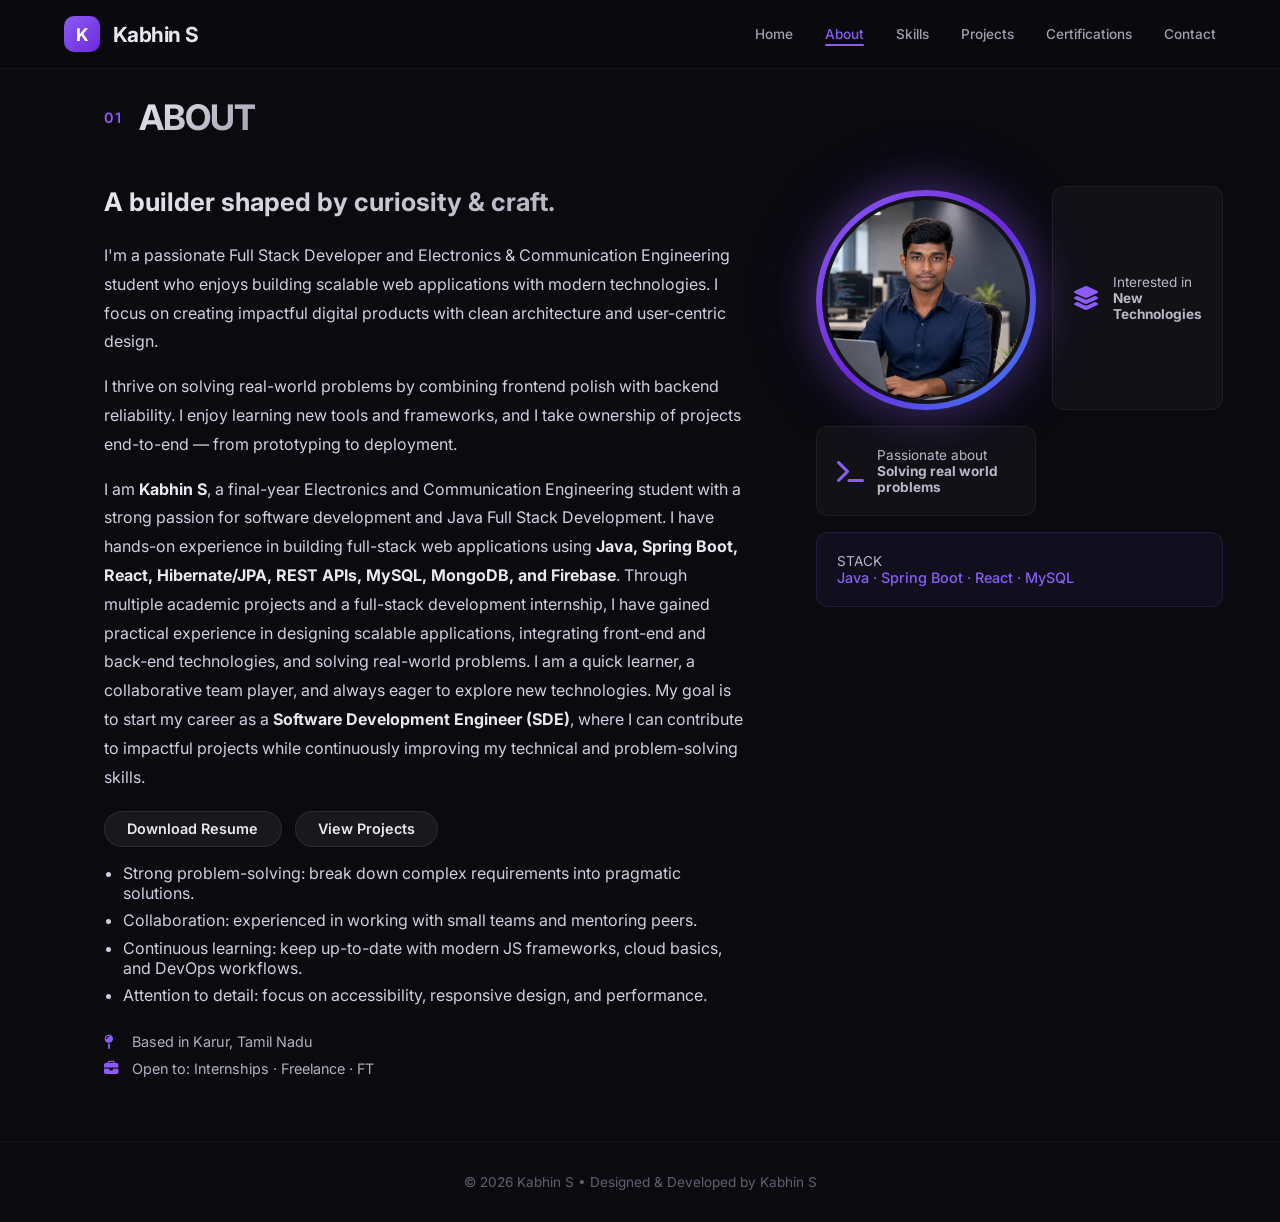
==== about.html @ 5131b6a9 "profile update" ====
<!DOCTYPE html>
<html lang="en">
<head>
  <meta charset="UTF-8" />
  <meta name="viewport" content="width=device-width, initial-scale=1.0" />
  <title>About · Kabhin S</title>
  <link rel="preconnect" href="https://fonts.googleapis.com" />
  <link rel="preconnect" href="https://fonts.gstatic.com" crossorigin />
  <link href="https://fonts.googleapis.com/css2?family=Inter:opsz,wght@14..32,300;14..32,400;14..32,500;14..32,600;14..32,700;14..32,800&display=swap" rel="stylesheet" />
  <link rel="stylesheet" href="https://cdnjs.cloudflare.com/ajax/libs/font-awesome/6.5.0/css/all.min.css" />
  <link rel="stylesheet" href="assets/styles.css" />
</head>
<body>
  <nav class="navbar">
    <div class="nav-logo"><span class="logo-icon">K</span><span class="logo-text">Kabhin S</span></div>
    <div class="nav-links">
      <a href="index.html" class="nav-link" data-section="home">Home</a>
      <a href="about.html" class="nav-link" data-section="about">About</a>
      <a href="skills.html" class="nav-link" data-section="skills">Skills</a>
      <a href="projects.html" class="nav-link" data-section="projects">Projects</a>
      <a href="certifications.html" class="nav-link" data-section="certifications">Certifications</a>
      <a href="contact.html" class="nav-link" data-section="contact">Contact</a>
    </div>
  </nav>

  <main class="app">
    <section id="about" class="section about-section">
      <div class="section-header">
        <span class="section-number">01</span>
        <h2 class="section-title">ABOUT</h2>
      </div>

      <div class="about-grid">
        <div id="aboutText" class="about-text">
          <h3>A builder shaped by curiosity &amp; craft.</h3>
          <p>
            I'm a passionate Full Stack Developer and Electronics &amp; Communication Engineering student
            who enjoys building scalable web applications with modern technologies.
            I focus on creating impactful digital products with clean architecture and user-centric design.
          </p>

          <p>
            I thrive on solving real-world problems by combining frontend polish with backend reliability. I enjoy learning new tools and frameworks, and I take ownership of projects end-to-end — from prototyping to deployment.
          </p>

          <p>
            I am <strong>Kabhin S</strong>, a final-year Electronics and Communication Engineering student with a strong passion for software development and Java Full Stack Development. I have hands-on experience in building full-stack web applications using <strong>Java, Spring Boot, React, Hibernate/JPA, REST APIs, MySQL, MongoDB, and Firebase</strong>. Through multiple academic projects and a full-stack development internship, I have gained practical experience in designing scalable applications, integrating front-end and back-end technologies, and solving real-world problems. I am a quick learner, a collaborative team player, and always eager to explore new technologies. My goal is to start my career as a <strong>Software Development Engineer (SDE)</strong>, where I can contribute to impactful projects while continuously improving my technical and problem-solving skills.
          </p>

          <div class="about-actions">
            <a href="kabhin%20resume.pdf" download class="btn-secondary">Download Resume</a>
            <a href="projects.html" class="btn-secondary">View Projects</a>
          </div>

          <ul class="about-points">
            <li>Strong problem-solving: break down complex requirements into pragmatic solutions.</li>
            <li>Collaboration: experienced in working with small teams and mentoring peers.</li>
            <li>Continuous learning: keep up-to-date with modern JS frameworks, cloud basics, and DevOps workflows.</li>
            <li>Attention to detail: focus on accessibility, responsive design, and performance.</li>
          </ul>
          <div class="about-meta">
            <div class="meta-item">
              <i class="fas fa-map-pin"></i>
              <span>Based in Karur, Tamil Nadu</span>
            </div>
            <div class="meta-item">
              <i class="fas fa-briefcase"></i>
              <span>Open to: Internships · Freelance · FT</span>
            </div>
          </div>
        </div>

        <div id="aboutStats" class="about-stats">
          <div class="profile-photo" role="img" aria-label="Profile photo of Kabhin S">
            <img src="images/me_2.PNG" alt="Profile photo of Kabhin S" loading="lazy" />
          </div>
          <div class="stat-card">
            <div class="stat-card-icon"><i class="fas fa-layer-group"></i></div>
            <div>
              <div class="stat-card-label">Interested in</div>
              <div class="stat-card-label"><strong>New Technologies</strong></div>
            </div>
          </div>
          <div class="stat-card">
            <div class="stat-card-icon"><i class="fas fa-terminal"></i></div>
            <div>
              <div class="stat-card-label">Passionate about</div>
              <div class="stat-card-label"><strong>Solving real world problems</strong></div>
            </div>
          </div>
          <div class="stat-card highlight-card">
            <div>
              <div class="stat-card-label">STACK</div>
              <div class="stat-card-stack">Java · Spring Boot · React · MySQL</div>
            </div>
          </div>
        </div>
      </div>
    </section>

    <footer class="footer">© 2026 Kabhin S • Designed &amp; Developed by Kabhin S</footer>
  </main>

  <script src="assets/main.js"></script>
</body>
</html>
---- assets/styles.css ----
/* Shared styles extracted from index.html */
/* ----- RESET & BASE ----- */
*{margin:0;padding:0;box-sizing:border-box}
body{font-family:'Inter',-apple-system,BlinkMacSystemFont,sans-serif;background:#0a0a0f;color:#e8e8f0;overflow-x:hidden}
html{scroll-behavior:smooth}
::-webkit-scrollbar{width:6px}
::-webkit-scrollbar-track{background:#0a0a0f}
::-webkit-scrollbar-thumb{background:#8b5cf6;border-radius:10px}

.app{position:relative;z-index:1}

/* ----- NAVBAR ----- */
.navbar{position:fixed;top:0;left:0;right:0;padding:1rem 4rem;display:flex;justify-content:space-between;align-items:center;background:rgba(10,10,15,0.7);backdrop-filter:blur(20px);-webkit-backdrop-filter:blur(20px);border-bottom:1px solid rgba(255,255,255,0.04);z-index:100;transition:all .3s}
.nav-logo{display:flex;align-items:center;gap:.8rem}
.logo-icon{width:36px;height:36px;display:flex;align-items:center;justify-content:center;background:linear-gradient(135deg,#8b5cf6,#6d28d9);border-radius:10px;font-weight:700;font-size:1.1rem;color:#fff}
.logo-text{font-weight:700;font-size:1.3rem;letter-spacing:-.5px}
.time-badge{display:flex;align-items:center;gap:4px;font-size:.7rem;background:rgba(255,255,255,0.06);padding:4px 10px;border-radius:20px;color:#a0a0b0}
.nav-links{display:flex;align-items:center;gap:2rem}
.nav-link{color:#a0a0b0;text-decoration:none;font-size:.85rem;font-weight:500;transition:color .3s;position:relative;cursor:pointer}
.nav-link:hover{color:#e8e8f0}
.nav-link.active{color:#8b5cf6}
.nav-link.active::after{content:'';position:absolute;bottom:-4px;left:0;width:100%;height:2px;background:#8b5cf6;border-radius:2px}
.hire-btn{background:linear-gradient(135deg,#8b5cf6,#6d28d9);border:none;color:#fff;padding:.4rem 1.2rem;border-radius:20px;font-weight:600;font-size:.8rem;cursor:pointer;transition:all .3s;font-family:'Inter',sans-serif}
.hire-btn:hover{box-shadow:0 0 30px rgba(139,92,246,.3);transform:scale(1.05)}
.menu-toggle{display:none;background:none;border:none;color:#fff;cursor:pointer;font-size:1.5rem}

/* ----- SECTIONS ----- */
.section{padding:6rem 4rem 4rem;max-width:1200px;margin:0 auto;position:relative}
.section-header{display:flex;align-items:center;gap:1rem;margin-bottom:3rem;opacity:0;transform:translateY(20px);transition:all .6s ease}
.section-header.visible{opacity:1;transform:translateY(0)}
.section-number{font-size:.9rem;color:#8b5cf6;font-weight:600;letter-spacing:2px}
.section-title{font-size:2.2rem;font-weight:700;letter-spacing:-1px;background:linear-gradient(135deg,#e8e8f0,#a0a0b0);-webkit-background-clip:text;-webkit-text-fill-color:transparent;background-clip:text}

/* ----- HERO ----- */
.hero-section{min-height:100vh;display:flex;align-items:center;padding:8rem 4rem 4rem;max-width:1200px;margin:0 auto;position:relative}
.hero-bg-glow{position:absolute;top:-20%;right:-10%;width:600px;height:600px;background:radial-gradient(circle,rgba(139,92,246,.08),transparent 70%);pointer-events:none}
.hero-wrapper{display:flex;align-items:center;gap:4rem;width:100%;justify-content:space-between}
.hero-content{position:relative;z-index:2;opacity:0;transform:translateY(30px);animation:heroFadeIn .8s ease forwards;flex:1}
@keyframes heroFadeIn{to{opacity:1;transform:translateY(0)}}
.profile-picture{flex-shrink:0;width:340px;height:340px;border-radius:50%;background:linear-gradient(135deg,#8b5cf6,#6d28d9,#3b82f6);padding:4px;box-shadow:0 0 40px rgba(139,92,246,.4),0 0 80px rgba(139,92,246,.2);animation:glowPulse 3s infinite alternate ease-in-out;opacity:0;animation:heroFadeIn .8s ease .3s forwards,glowPulse 3s infinite alternate ease-in-out .8s}
.profile-picture img{width:100%;height:100%;border-radius:50%;object-fit:cover;display:block;background:#0a0a0f}
@keyframes glowPulse{0%{box-shadow:0 0 30px rgba(139,92,246,.3),0 0 60px rgba(139,92,246,.1)}100%{box-shadow:0 0 60px rgba(139,92,246,.6),0 0 120px rgba(139,92,246,.25),0 0 180px rgba(59,130,246,.15)}}

.status-badge{display:inline-flex;align-items:center;gap:8px;background:rgba(139,92,246,.12);padding:.3rem 1.2rem;border-radius:30px;font-size:.8rem;color:#8b5cf6;border:1px solid rgba(139,92,246,.15);opacity:0;animation:fadeIn .6s ease .4s forwards}
@keyframes fadeIn{to{opacity:1}}
.status-dot{width:8px;height:8px;background:#22c55e;border-radius:50%;animation:pulse-dot 2s infinite}
@keyframes pulse-dot{0%,100%{opacity:1;transform:scale(1)}50%{opacity:.5;transform:scale(1.2)}}
.hero-title{margin:2rem 0 1.5rem;opacity:0;animation:fadeIn .6s ease .6s forwards}
.greeting{display:block;font-size:1rem;font-weight:500;color:#8b5cf6;letter-spacing:4px;margin-bottom:.5rem}
.name{display:block;font-size:4.5rem;font-weight:800;letter-spacing:-2px;line-height:1.1}
.highlight{color:#8b5cf6}
.role{display:block;font-size:1.4rem;font-weight:400;color:#a0a0b0;margin-top:.3rem}
.hero-desc{max-width:560px;font-size:1.05rem;color:#9090a0;line-height:1.8;margin-bottom:2.5rem;opacity:0;animation:fadeIn .6s ease .8s forwards}
.hero-actions{display:flex;gap:1rem;flex-wrap:wrap;opacity:0;animation:fadeIn .6s ease 1s forwards}
.btn-primary,.btn-secondary{display:inline-flex;align-items:center;gap:8px;padding:.7rem 1.8rem;border-radius:30px;font-weight:600;font-size:.9rem;border:none;cursor:pointer;transition:all .3s;font-family:'Inter',sans-serif;text-decoration:none}
.btn-primary{background:linear-gradient(135deg,#8b5cf6,#6d28d9);color:#fff}
.btn-primary:hover{box-shadow:0 0 40px rgba(139,92,246,.3);transform:scale(1.05)}
.btn-secondary{background:rgba(255,255,255,.06);color:#e8e8f0;border:1px solid rgba(255,255,255,.08)}
.btn-secondary:hover{background:rgba(255,255,255,.1);transform:scale(1.05)}
.quick-stats{display:flex;gap:2.5rem;margin-top:3rem;padding-top:2rem;border-top:1px solid rgba(255,255,255,.05);opacity:0;animation:fadeIn .6s ease 1.2s forwards}
.stat-item{display:flex;flex-direction:column}
.stat-number{font-size:1.8rem;font-weight:700;color:#e8e8f0}
.stat-label{font-size:.8rem;color:#9090a0}
.stat-divider{width:1px;background:rgba(255,255,255,.06)}

/* ----- ABOUT ----- */
.about-grid{display:grid;grid-template-columns:1fr 360px;gap:3.5rem;align-items:start;align-content:start}
.about-text{opacity:0;transform:translateX(-30px);transition:all .6s ease;max-width:680px;padding-right:1rem}
.about-text.visible{opacity:1;transform:translateX(0)}
.about-text h3{font-size:1.6rem;font-weight:700;margin-bottom:1.5rem;background:linear-gradient(135deg,#e8e8f0,#a0a0b0);-webkit-background-clip:text;-webkit-text-fill-color:transparent;background-clip:text}
.about-text p{color:#cfcfe0;line-height:1.8;margin-bottom:1rem}
.about-text strong{color:#e8e8f0}
.about-meta{margin-top:1.8rem;display:flex;flex-direction:column;gap:.6rem}
.meta-item{display:flex;align-items:center;gap:10px;color:#b0b0c0;font-size:.9rem}
.meta-item i{color:#8b5cf6;width:18px}
.about-stats{display:grid;grid-template-columns:1fr 1fr;gap:1rem;align-content:start;opacity:0;transform:translateX(30px);transition:all .6s ease .2s}
.about-stats.visible{opacity:1;transform:translateX(0)}
/* Profile photo in About section */
.profile-photo{justify-self:center;align-self:start;width:220px;height:220px;border-radius:50%;padding:6px;background:linear-gradient(135deg,#8b5cf6,#6d28d9,#3b82f6);display:flex;align-items:center;justify-content:center;box-shadow:0 0 40px rgba(139,92,246,.35),0 0 80px rgba(139,92,246,.15);animation:glowPulse 3s infinite alternate ease-in-out;margin-top:4px}
.profile-photo img{width:100%;height:100%;border-radius:50%;object-fit:cover;display:block;background:#0a0a0f;border:4px solid rgba(255,255,255,0.03)}

.about-actions{align-items:center}
.about-actions .btn-secondary{white-space:nowrap}
.stat-card{background:rgba(255,255,255,.03);border:1px solid rgba(255,255,255,.05);border-radius:12px;padding:1.25rem;display:flex;align-items:center;gap:.8rem;transition:all .3s}
.stat-card:hover{border-color:rgba(139,92,246,.2);transform:translateY(-4px)}
.stat-card-icon{color:#8b5cf6;font-size:1.5rem}
.stat-card-number{font-size:1.6rem;font-weight:700}
.stat-card-label{font-size:.85rem;color:#b8b8c8}

/* About actions */
.about-actions{display:flex;gap:0.8rem;margin-top:1.2rem}
.about-actions .btn-primary{padding:.6rem 1.6rem;border-radius:20px}
.about-actions .btn-secondary{padding:.55rem 1.4rem;border-radius:18px}

.about-points{list-style:disc;margin-top:1rem;padding-left:1.2rem;color:#cfcfe0}
.about-points li{margin:0.45rem 0}
.highlight-card{grid-column:span 2;background:rgba(139,92,246,.06);border-color:rgba(139,92,246,.15)}
.stat-card-stack{font-size:.9rem;color:#8b5cf6;font-weight:500}

/* ----- SKILLS ----- */
.skills-grid{display:grid;grid-template-columns:repeat(auto-fit,minmax(200px,1fr));gap:1.5rem}
.skill-card{background:rgba(255,255,255,.03);border:1px solid rgba(255,255,255,.05);border-radius:16px;padding:1.8rem;text-align:center;transition:all .3s;opacity:0;transform:translateY(30px)}
.skill-card.visible{opacity:1;transform:translateY(0)}
.skill-card:hover{border-color:rgba(139,92,246,.2);transform:translateY(-8px)}
.skill-icon{color:#8b5cf6;font-size:1.5rem;margin-bottom:.8rem}
.skill-card h4{font-size:1rem;font-weight:600;margin-bottom:.8rem}
.skill-tags{display:flex;flex-wrap:wrap;gap:.4rem;justify-content:center}
.skill-tag{background:rgba(255,255,255,.06);padding:.2rem .8rem;border-radius:12px;font-size:.7rem;color:#b0b0c0}

/* ----- PROJECTS ----- */
.projects-grid{display:grid;grid-template-columns:repeat(auto-fit,minmax(280px,1fr));gap:1.5rem}
.project-card{background:rgba(255,255,255,.03);border:1px solid rgba(255,255,255,.05);border-radius:16px;padding:1.8rem;transition:all .3s;cursor:default;opacity:0;transform:translateY(30px)}
.project-card.visible{opacity:1;transform:translateY(0)}
.project-card:hover{border-color:rgba(139,92,246,.2);transform:translateY(-8px)}
.project-header{display:flex;justify-content:space-between;align-items:center;margin-bottom:.8rem}
.project-header h4{font-size:1.1rem;font-weight:600}
.project-link{color:#8b5cf6;opacity:.6;transition:opacity .3s;cursor:pointer;font-size:1.1rem}
.project-card:hover .project-link{opacity:1}
.project-desc{color:#9090a0;font-size:.9rem;line-height:1.6;margin-bottom:1rem}
.project-tech{display:flex;flex-wrap:wrap;gap:.4rem;margin-bottom:1rem}
.tech-tag{background:rgba(139,92,246,.1);padding:.15rem .7rem;border-radius:10px;font-size:.7rem;color:#8b5cf6}
.role-badge{background:rgba(255,255,255,.04);padding:.2rem .8rem;border-radius:12px;font-size:.7rem;color:#9090a0}

/* ----- EXPERIENCE ----- */
.experience-card{background:rgba(255,255,255,.03);border:1px solid rgba(255,255,255,.05);border-radius:16px;padding:2rem;opacity:0;transform:translateX(-20px);transition:all .6s ease}
.experience-card.visible{opacity:1;transform:translateX(0)}
.exp-header{display:flex;align-items:center;gap:1rem;margin-bottom:1rem}
.exp-icon{width:40px;height:40px;background:rgba(139,92,246,.1);border-radius:12px;display:flex;align-items:center;justify-content:center;color:#8b5cf6;font-size:1.2rem}
.exp-header h4{font-size:1.1rem;font-weight:600}
.exp-company{font-size:.9rem;color:#8b5cf6;display:block}
.exp-date{font-size:.8rem;color:#9090a0}
.exp-list{list-style:none;padding:0;color:#9090a0;font-size:.9rem}
.exp-list li{padding:.3rem 0;padding-left:1.5rem;position:relative}
.exp-list li::before{content:'▸';position:absolute;left:0;color:#8b5cf6}

/* ----- EDUCATION ----- */
.education-grid{display:grid;grid-template-columns:1fr 1fr;gap:1.5rem;margin-bottom:2rem}
.edu-card{background:rgba(255,255,255,.03);border:1px solid rgba(255,255,255,.05);border-radius:16px;padding:1.8rem;opacity:0;transform:translateX(-20px);transition:all .6s ease}
.edu-card.visible{opacity:1;transform:translateX(0)}
.edu-card:nth-child(2){transition-delay:.1s}
.edu-card h4{font-size:1rem;font-weight:600;margin-bottom:.3rem}
.edu-institute{color:#9090a0;font-size:.9rem}
.edu-score{display:inline-block;margin-top:.5rem;font-size:.8rem;color:#8b5cf6;background:rgba(139,92,246,.08);padding:.2rem .8rem;border-radius:12px}
.certificates{background:rgba(255,255,255,.03);border:1px solid rgba(255,255,255,.05);border-radius:16px;padding:1.8rem;opacity:0;transform:translateY(20px);transition:all .6s ease .2s}
.certificates.visible{opacity:1;transform:translateY(0)}
.certificates h4{display:flex;align-items:center;gap:.5rem;font-size:1rem;font-weight:600;margin-bottom:.8rem;color:#8b5cf6}
.cert-list{display:flex;flex-wrap:wrap;gap:.5rem}
.cert-list span{background:rgba(255,255,255,.04);padding:.3rem 1rem;border-radius:12px;font-size:.8rem;color:#b0b0c0}

/* ----- CONTACT ----- */
.contact-content{display:grid;grid-template-columns:1fr 1fr;gap:3rem;align-items:center;opacity:0;transform:translateY(30px);transition:all .6s ease}
.contact-content.visible{opacity:1;transform:translateY(0)}
.contact-info{display:flex;flex-direction:column;gap:1rem}
.contact-item{display:flex;align-items:center;gap:.8rem;color:#b0b0c0;text-decoration:none;font-size:.95rem;transition:color .3s}
.contact-item:hover{color:#8b5cf6}
.contact-item i{color:#8b5cf6;width:20px}
.btn-primary.large{padding:1rem 2.5rem;font-size:1rem}

/* ----- FOOTER ----- */
.footer{text-align:center;padding:2rem 4rem;border-top:1px solid rgba(255,255,255,.04);color:#606070;font-size:.85rem}
.heart{color:#8b5cf6}

/* ----- RESPONSIVE ----- */
@media (max-width:900px){.hero-wrapper{flex-direction:column-reverse;text-align:center;gap:2rem}.hero-content{text-align:center}.hero-desc{max-width:100%}.hero-actions{justify-content:center}.quick-stats{justify-content:center}.about-grid,.education-grid{grid-template-columns:1fr;gap:2rem}.about-text{max-width:100%}.contact-content{grid-template-columns:1fr}.hero-title .name{font-size:3rem}.section{padding:4rem 1.5rem}.navbar{padding:1rem 1.5rem}.hero-section{padding:7rem 1.5rem 3rem}.profile-picture{width:240px;height:240px}}
@media (max-width:900px){.profile-photo{width:180px;height:180px}}
@media (max-width:700px){.nav-links{display:none;flex-direction:column;position:absolute;top:100%;left:0;right:0;background:rgba(10,10,15,.95);padding:2rem;gap:1.5rem;border-bottom:1px solid rgba(255,255,255,.05)}.nav-links.open{display:flex}.menu-toggle{display:block}.quick-stats{flex-direction:column;gap:1rem}.stat-divider{display:none}.about-stats{grid-template-columns:1fr}.highlight-card{grid-column:span 1}.projects-grid{grid-template-columns:1fr}.hero-title .name{font-size:2.5rem}.hero-actions{flex-direction:column;align-items:stretch}.btn-primary,.btn-secondary{justify-content:center}.profile-picture{width:200px;height:200px}}
@media (max-width:700px){.profile-photo{width:140px;height:140px}}

/* ----- BACKGROUND UI: floating shapes, lighting, cursor ----- */
.lighting{position:fixed;top:0;left:0;width:100%;height:100%;background:radial-gradient(ellipse at 30% 20%,rgba(139,92,246,0.06) 0%,transparent 60%),radial-gradient(ellipse at 70% 80%,rgba(59,130,246,0.04) 0%,transparent 50%);pointer-events:none;z-index:0}
.floating-bg{position:fixed;top:0;left:0;width:100%;height:100%;pointer-events:none;z-index:0;overflow:hidden}
.float-object{position:absolute;border-radius:50%;opacity:.25;filter:blur(60px);animation:floatAnim 18s infinite alternate ease-in-out}
.float-object:nth-child(1){width:300px;height:300px;background:#8b5cf6;top:10%;left:-5%;animation-duration:22s;opacity:.12}
.float-object:nth-child(2){width:400px;height:400px;background:#3b82f6;bottom:0%;right:-10%;animation-duration:26s;animation-delay:2s;opacity:.08}
.float-object:nth-child(3){width:200px;height:200px;background:#a855f7;top:50%;left:60%;animation-duration:20s;animation-delay:4s;opacity:.1}
.float-object:nth-child(4){width:180px;height:180px;background:#06b6d4;top:20%;right:5%;animation-duration:24s;animation-delay:1s;opacity:.07}
.float-shape{position:absolute;opacity:.18;filter:blur(30px);animation:floatShape 20s infinite alternate ease-in-out;pointer-events:none}
.float-shape:nth-child(5){width:120px;height:120px;background:#ec4899;top:15%;right:12%;border-radius:12px;animation-duration:18s;animation-delay:.5s;opacity:.12;transform:rotate(15deg)}
.float-shape:nth-child(6){width:100px;height:100px;background:#f59e0b;top:45%;right:6%;clip-path:polygon(50% 0%,100% 50%,50% 100%,0% 50%);animation-duration:22s;animation-delay:1.2s;opacity:.14;filter:blur(25px)}
.float-shape:nth-child(7){width:0;height:0;border-left:80px solid transparent;border-right:80px solid transparent;border-bottom:140px solid #22d3ee;top:70%;right:18%;animation-duration:25s;animation-delay:.8s;opacity:.1;filter:blur(28px);background:none}
.float-shape:nth-child(8){width:70px;height:70px;background:#a78bfa;top:30%;right:28%;border-radius:50%;animation-duration:16s;animation-delay:2s;opacity:.15;filter:blur(35px)}
.float-shape:nth-child(9){width:150px;height:150px;background:#f472b6;top:80%;right:2%;border-radius:40% 60% 30% 70%/50% 40% 60% 50%;animation-duration:28s;animation-delay:.2s;opacity:.08;filter:blur(40px)}
@keyframes floatShape{0%{transform:translate(0,0) scale(1) rotate(0deg)}33%{transform:translate(-20px,-30px) scale(1.15) rotate(5deg)}66%{transform:translate(15px,20px) scale(.9) rotate(-8deg)}100%{transform:translate(-10px,15px) scale(1.1) rotate(4deg)}}
@keyframes floatAnim{0%{transform:translate(0,0) scale(1)}33%{transform:translate(30px,-40px) scale(1.1)}66%{transform:translate(-20px,20px) scale(.9)}100%{transform:translate(10px,-10px) scale(1.05)}}
.ai-avatar{position:fixed;bottom:12%;right:4%;width:80px;height:80px;background:rgba(139,92,246,0.08);border:1px solid rgba(139,92,246,0.15);border-radius:40px;display:flex;align-items:center;justify-content:center;font-size:2.6rem;color:#8b5cf6;backdrop-filter:blur(8px);box-shadow:0 0 40px rgba(139,92,246,0.1);animation:floatAvatar 6s infinite alternate ease-in-out;z-index:2;pointer-events:none;transition:transform .3s}
@keyframes floatAvatar{0%{transform:translateY(0) scale(1)}100%{transform:translateY(-20px) scale(1.04)}}

/* cursor */
.cursor-dot{position:fixed;width:8px;height:8px;background:#8b5cf6;border-radius:50%;pointer-events:none;z-index:9999;mix-blend-mode:difference;transition:transform .15s ease}
.cursor-ring{position:fixed;width:32px;height:32px;border:2px solid rgba(139,92,246,.4);border-radius:50%;pointer-events:none;z-index:9998;transition:border-color .2s,transform .2s,width .2s,height .2s}
.cursor-ring.hover{width:48px;height:48px;border-color:#8b5cf6;transform:translate(-8px,-8px)}
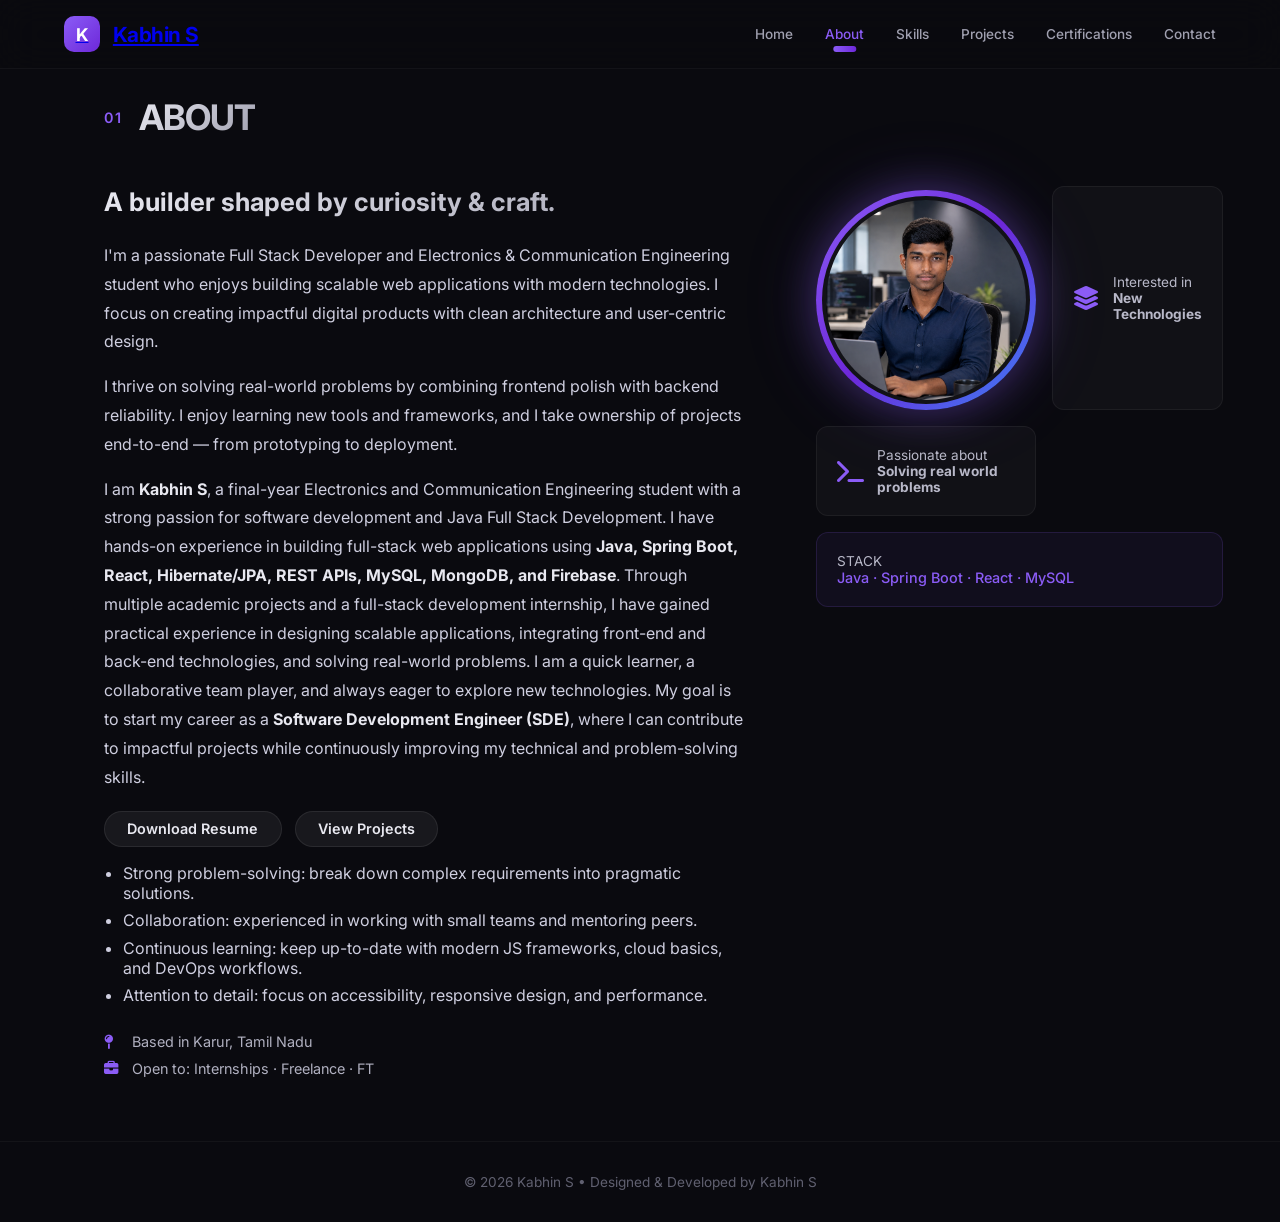
==== commit 4c9e9581: "UX: navbar active state, logo links, profile image and About layout tweaks; guard scroll handlers" ====
--- a/about.html
+++ b/about.html
@@ -12,7 +12,7 @@
 </head>
 <body>
   <nav class="navbar">
-    <div class="nav-logo"><span class="logo-icon">K</span><span class="logo-text">Kabhin S</span></div>
+    <a href="index.html" class="nav-logo"><span class="logo-icon">K</span><span class="logo-text">Kabhin S</span></a>
     <div class="nav-links">
       <a href="index.html" class="nav-link" data-section="home">Home</a>
       <a href="about.html" class="nav-link" data-section="about">About</a>
--- a/assets/styles.css
+++ b/assets/styles.css
@@ -18,8 +18,9 @@
 .nav-links{display:flex;align-items:center;gap:2rem}
 .nav-link{color:#a0a0b0;text-decoration:none;font-size:.85rem;font-weight:500;transition:color .3s;position:relative;cursor:pointer}
 .nav-link:hover{color:#e8e8f0}
+.nav-link:active{color:#8b5cf6}
 .nav-link.active{color:#8b5cf6}
-.nav-link.active::after{content:'';position:absolute;bottom:-4px;left:0;width:100%;height:2px;background:#8b5cf6;border-radius:2px}
+.nav-link.active::after{content:'';position:absolute;bottom:-10px;left:50%;transform:translateX(-50%);width:60%;height:6px;background:linear-gradient(90deg,#8b5cf6,#6d28d9);border-radius:6px;transition:all .25s ease}
 .hire-btn{background:linear-gradient(135deg,#8b5cf6,#6d28d9);border:none;color:#fff;padding:.4rem 1.2rem;border-radius:20px;font-weight:600;font-size:.8rem;cursor:pointer;transition:all .3s;font-family:'Inter',sans-serif}
 .hire-btn:hover{box-shadow:0 0 30px rgba(139,92,246,.3);transform:scale(1.05)}
 .menu-toggle{display:none;background:none;border:none;color:#fff;cursor:pointer;font-size:1.5rem}
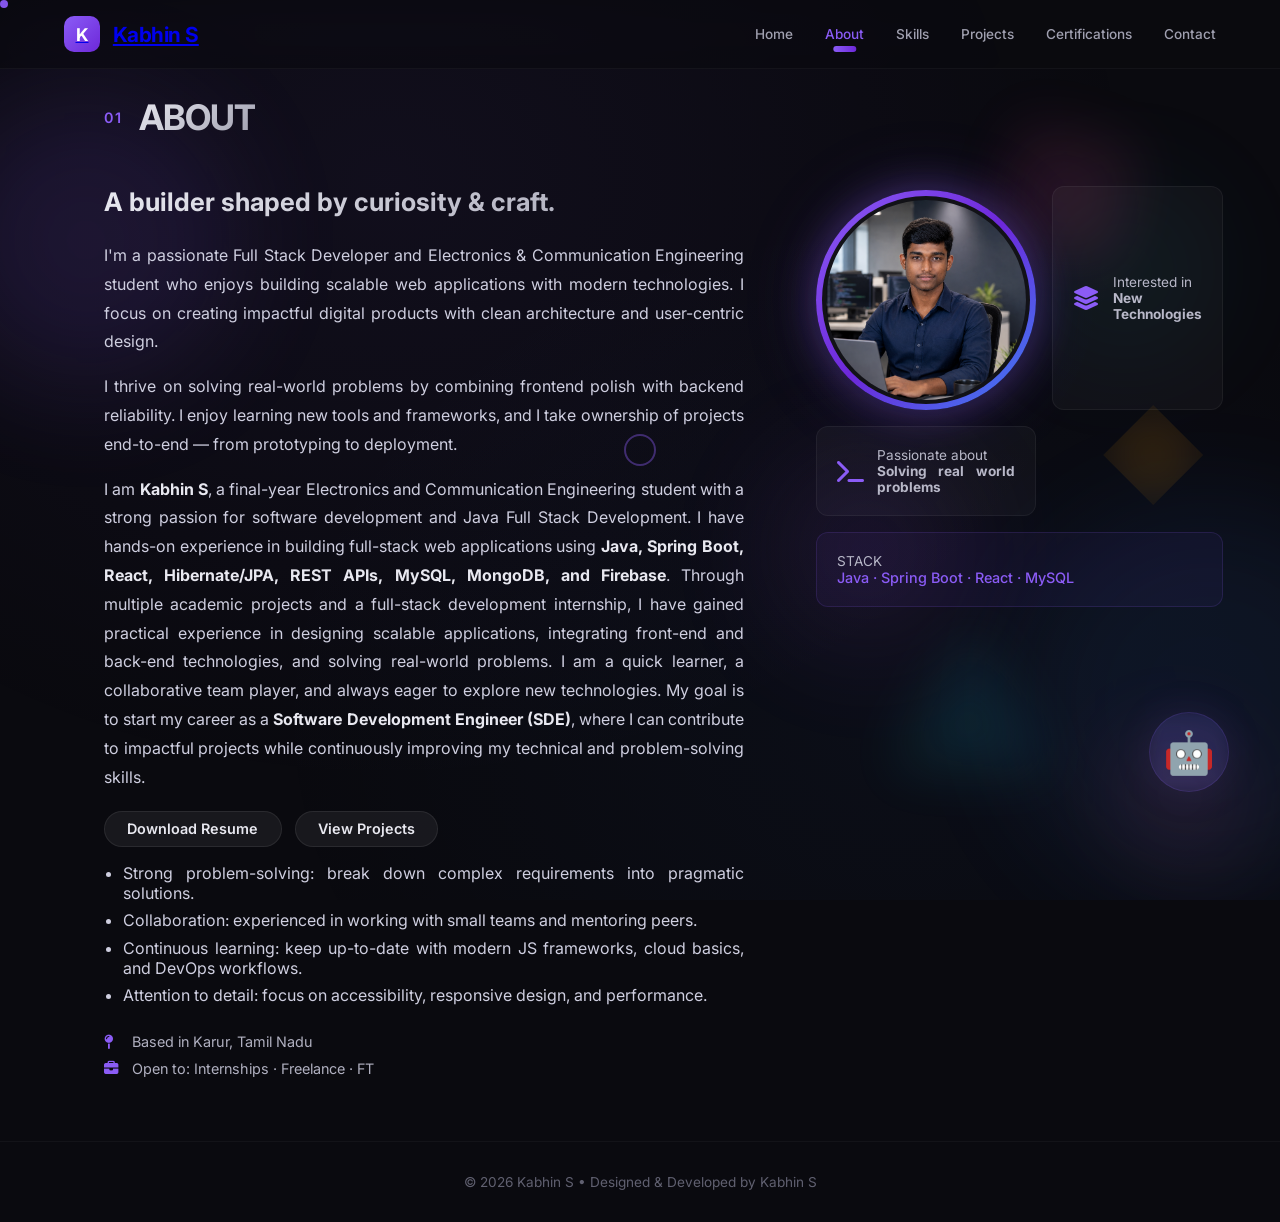
==== commit 1c849bca: "Updated portfolio" ====
--- a/about.html
+++ b/about.html
@@ -11,6 +11,28 @@
   <link rel="stylesheet" href="assets/styles.css" />
 </head>
 <body>
+  <div class="app">
+    <!-- Background lighting and floating shapes -->
+    <div class="lighting" aria-hidden="true"></div>
+    <div class="floating-bg" aria-hidden="true">
+      <div class="float-object"></div>
+      <div class="float-object"></div>
+      <div class="float-object"></div>
+      <div class="float-object"></div>
+      <div class="float-shape"></div>
+      <div class="float-shape"></div>
+      <div class="float-shape"></div>
+      <div class="float-shape"></div>
+      <div class="float-shape"></div>
+    </div>
+
+    <!-- AI avatar / accent element -->
+    <div class="ai-avatar" aria-hidden="true">🤖</div>
+
+    <!-- Custom cursor elements -->
+    <div id="cursorDot" class="cursor-dot" aria-hidden="true"></div>
+    <div id="cursorRing" class="cursor-ring" aria-hidden="true"></div>
+
   <nav class="navbar">
     <a href="index.html" class="nav-logo"><span class="logo-icon">K</span><span class="logo-text">Kabhin S</span></a>
     <div class="nav-links">
@@ -100,6 +122,7 @@
 
     <footer class="footer">© 2026 Kabhin S • Designed &amp; Developed by Kabhin S</footer>
   </main>
+  </div>
 
   <script src="assets/main.js"></script>
 </body>
--- a/assets/styles.css
+++ b/assets/styles.css
@@ -1,8 +1,10 @@
 /* Shared styles extracted from index.html */
 /* ----- RESET & BASE ----- */
 *{margin:0;padding:0;box-sizing:border-box}
-body{font-family:'Inter',-apple-system,BlinkMacSystemFont,sans-serif;background:#0a0a0f;color:#e8e8f0;overflow-x:hidden}
+body{font-family:'Inter',-apple-system,BlinkMacSystemFont,sans-serif;background:#0a0a0f;color:#e8e8f0;overflow-x:hidden;text-align:justify}
 html{scroll-behavior:smooth}
+
+p,li,.about-text p,.project-desc,.hero-desc,.certificate-note,.contact-item,.meta-item,.edu-institute,.exp-list li{ text-align:justify; }
 ::-webkit-scrollbar{width:6px}
 ::-webkit-scrollbar-track{background:#0a0a0f}
 ::-webkit-scrollbar-thumb{background:#8b5cf6;border-radius:10px}
@@ -10,7 +12,7 @@
 .app{position:relative;z-index:1}
 
 /* ----- NAVBAR ----- */
-.navbar{position:fixed;top:0;left:0;right:0;padding:1rem 4rem;display:flex;justify-content:space-between;align-items:center;background:rgba(10,10,15,0.7);backdrop-filter:blur(20px);-webkit-backdrop-filter:blur(20px);border-bottom:1px solid rgba(255,255,255,0.04);z-index:100;transition:all .3s}
+.navbar{position:fixed;top:0;left:0;right:0;padding:1rem 4rem;display:flex;justify-content:space-between;align-items:center;background:rgba(10,10,15,0.7);-webkit-backdrop-filter:blur(20px);backdrop-filter:blur(20px);border-bottom:1px solid rgba(255,255,255,0.04);z-index:100;transition:all .3s}
 .nav-logo{display:flex;align-items:center;gap:.8rem}
 .logo-icon{width:36px;height:36px;display:flex;align-items:center;justify-content:center;background:linear-gradient(135deg,#8b5cf6,#6d28d9);border-radius:10px;font-weight:700;font-size:1.1rem;color:#fff}
 .logo-text{font-weight:700;font-size:1.3rem;letter-spacing:-.5px}
@@ -110,13 +112,14 @@
 
 /* ----- PROJECTS ----- */
 .projects-grid{display:grid;grid-template-columns:repeat(auto-fit,minmax(280px,1fr));gap:1.5rem}
-.project-card{background:rgba(255,255,255,.03);border:1px solid rgba(255,255,255,.05);border-radius:16px;padding:1.8rem;transition:all .3s;cursor:default;opacity:0;transform:translateY(30px)}
+.project-card{background:rgba(255,255,255,.03);border:1px solid rgba(255,255,255,.05);border-radius:16px;padding:1.8rem;transition:all .3s;cursor:default;opacity:0;transform:translateY(30px);display:flex;flex-direction:column;justify-content:space-between}
 .project-card.visible{opacity:1;transform:translateY(0)}
 .project-card:hover{border-color:rgba(139,92,246,.2);transform:translateY(-8px)}
-.project-header{display:flex;justify-content:space-between;align-items:center;margin-bottom:.8rem}
-.project-header h4{font-size:1.1rem;font-weight:600}
-.project-link{color:#8b5cf6;opacity:.6;transition:opacity .3s;cursor:pointer;font-size:1.1rem}
-.project-card:hover .project-link{opacity:1}
+.project-header{display:flex;justify-content:space-between;align-items:flex-start;gap:1.25rem;margin-bottom:1rem}
+.project-header h4{font-size:1.15rem;font-weight:700;line-height:1.35;color:#e8e8f0;flex:1;min-width:0;margin:0}
+.project-link{display:inline-flex;align-items:center;justify-content:center;width:38px;height:38px;border-radius:10px;background:rgba(139,92,246,0.12);border:1px solid rgba(139,92,246,0.25);color:#a78bfa;font-size:1.15rem;flex-shrink:0;transition:all .3s ease;text-decoration:none}
+.project-link:hover{background:rgba(139,92,246,0.25);border-color:rgba(139,92,246,0.5);color:#fff;transform:translateY(-2px);box-shadow:0 4px 14px rgba(139,92,246,0.3)}
+.project-card:hover .project-link{border-color:rgba(139,92,246,0.4);color:#c4b5fd}
 .project-desc{color:#9090a0;font-size:.9rem;line-height:1.6;margin-bottom:1rem}
 .project-tech{display:flex;flex-wrap:wrap;gap:.4rem;margin-bottom:1rem}
 .tech-tag{background:rgba(139,92,246,.1);padding:.15rem .7rem;border-radius:10px;font-size:.7rem;color:#8b5cf6}
@@ -148,14 +151,56 @@
 .cert-list{display:flex;flex-wrap:wrap;gap:.5rem}
 .cert-list span{background:rgba(255,255,255,.04);padding:.3rem 1rem;border-radius:12px;font-size:.8rem;color:#b0b0c0}
 
+/* ----- CERTIFICATES ----- */
+.certificates-grid{display:grid;grid-template-columns:repeat(auto-fit,minmax(260px,1fr));gap:1.5rem}
+.certificate-card{position:relative;overflow:hidden;background:linear-gradient(180deg,rgba(255,255,255,.04),rgba(255,255,255,.02));border:1px solid rgba(255,255,255,.08);border-radius:22px;padding:1.5rem;box-shadow:0 20px 40px rgba(10,10,15,.18);transition:all .3s ease;min-height:260px;display:flex;flex-direction:column;justify-content:space-between}
+.certificate-card::before{content:'';position:absolute;top:-40px;right:-30px;width:140px;height:140px;background:radial-gradient(circle,rgba(139,92,246,.35),transparent 70%);opacity:.9}
+.certificate-card:hover{transform:translateY(-8px);border-color:rgba(139,92,246,.3);box-shadow:0 24px 52px rgba(139,92,246,.12)}
+.certificate-badge{position:relative;z-index:1;display:inline-flex;align-items:center;gap:.45rem;width:max-content;padding:.4rem .8rem;border-radius:999px;background:rgba(139,92,246,.12);border:1px solid rgba(139,92,246,.2);color:#bca6ff;font-size:.72rem;font-weight:600}
+.certificate-icon{position:relative;z-index:1;width:58px;height:58px;border-radius:18px;background:linear-gradient(135deg,rgba(139,92,246,.2),rgba(59,130,246,.18));display:flex;align-items:center;justify-content:center;color:#8b5cf6;font-size:1.5rem;border:1px solid rgba(139,92,246,.25)}
+.certificate-content{position:relative;z-index:1;display:flex;flex-direction:column;gap:.7rem}
+.certificate-category{font-size:.72rem;text-transform:uppercase;letter-spacing:1.5px;color:#8b5cf6;font-weight:700}
+.certificate-content h3{font-size:1.35rem;line-height:1.4;color:#f3f3f8}
+.certificate-company{color:#b8b8ca;font-size:.95rem}
+.certificate-meta{display:flex;flex-wrap:wrap;gap:.6rem;margin-top:.2rem}
+.certificate-meta span{display:inline-flex;align-items:center;gap:.4rem;padding:.28rem .7rem;border-radius:999px;background:rgba(255,255,255,.04);border:1px solid rgba(255,255,255,.05);color:#cfcfe0;font-size:.75rem}
+.certificate-link{position:relative;z-index:1;display:inline-flex;align-items:center;justify-content:center;margin-top:1rem;padding:.75rem 1rem;border-radius:14px;background:linear-gradient(135deg,#8b5cf6,#6d28d9);color:#fff;text-decoration:none;font-weight:600;transition:all .3s ease}
+.certificate-link:hover{box-shadow:0 0 28px rgba(139,92,246,.3);transform:translateY(-2px)}
+
+.certificates-grid{display:grid;grid-template-columns:repeat(auto-fit,minmax(220px,1fr));gap:1.25rem}
+.certificate-card{position:relative;overflow:hidden;background:linear-gradient(180deg,rgba(255,255,255,.04),rgba(255,255,255,.02));border:1px solid rgba(255,255,255,.08);border-radius:22px;padding:1.2rem 1rem 1rem;box-shadow:0 18px 30px rgba(10,10,15,.18);transition:all .3s ease;min-height:260px;display:flex;flex-direction:column;justify-content:space-between}
+.certificate-card::before{content:'';position:absolute;top:-40px;right:-30px;width:120px;height:120px;background:radial-gradient(circle,rgba(139,92,246,.35),transparent 70%);opacity:.9}
+.certificate-card:hover{transform:translateY(-6px);border-color:rgba(139,92,246,.3);box-shadow:0 20px 42px rgba(139,92,246,.12)}
+.certificate-badge{position:relative;z-index:1;display:inline-flex;align-items:center;gap:.45rem;width:max-content;padding:.4rem .8rem;border-radius:999px;background:rgba(139,92,246,.12);border:1px solid rgba(139,92,246,.2);color:#bca6ff;font-size:.72rem;font-weight:600}
+.certificate-icon{position:relative;z-index:1;width:52px;height:52px;border-radius:16px;background:linear-gradient(135deg,rgba(139,92,246,.2),rgba(59,130,246,.18));display:flex;align-items:center;justify-content:center;color:#8b5cf6;font-size:1.35rem;border:1px solid rgba(139,92,246,.25)}
+.certificate-content{position:relative;z-index:1;display:flex;flex-direction:column;gap:.65rem}
+.certificate-category{font-size:.68rem;text-transform:uppercase;letter-spacing:1.5px;color:#8b5cf6;font-weight:700}
+.certificate-content h3{font-size:1.2rem;line-height:1.35;color:#f3f3f8}
+.certificate-company{color:#b8b8ca;font-size:.92rem}
+.certificate-meta{display:flex;flex-wrap:wrap;gap:.5rem;margin-top:.2rem}
+.certificate-meta span{display:inline-flex;align-items:center;gap:.4rem;padding:.3rem .65rem;border-radius:999px;background:rgba(255,255,255,.04);border:1px solid rgba(255,255,255,.05);color:#cfcfe0;font-size:.72rem}
+.certificate-link{position:relative;z-index:1;display:inline-flex;align-items:center;justify-content:center;margin-top:.8rem;padding:.8rem 1rem;border-radius:14px;background:linear-gradient(135deg,#8b5cf6,#6d28d9);color:#fff;text-decoration:none;font-weight:600;transition:all .3s ease;font-size:1rem}
+.certificate-link:hover{box-shadow:0 0 28px rgba(139,92,246,.3);transform:translateY(-2px)}
+
+.certificate-preview-section{margin-top:2rem}
+.certificate-preview-grid{display:grid;grid-template-columns:repeat(auto-fit,minmax(230px,1fr));gap:1.6rem;align-items:stretch}
+.certificate-preview-card{display:flex;flex-direction:column;justify-content:space-between;height:100%;background:linear-gradient(180deg, rgba(17,18,28,0.96), rgba(11,11,18,0.98));border:1px solid rgba(167,139,250,.25);border-radius:26px;padding:1rem 1rem 1.2rem;transition:all .3s ease;box-shadow:0 18px 38px rgba(7,8,15,.28), 0 0 0 1px rgba(139,92,246,.05), inset 0 1px 0 rgba(255,255,255,.03);position:relative;overflow:hidden}
+.certificate-preview-card::before{content:'';position:absolute;inset:0 auto auto 0;width:100%;height:120px;background:radial-gradient(circle at top center, rgba(168,85,247,.22), transparent 68%);pointer-events:none}
+.certificate-preview-card:hover{transform:translateY(-6px);border-color:rgba(168,85,247,.45);box-shadow:0 26px 52px rgba(139,92,246,.2), 0 0 22px rgba(139,92,246,.12), inset 0 1px 0 rgba(255,255,255,.04)}
+.certificate-preview-card img{display:block;width:100%;height:220px;object-fit:contain;background:rgba(255,255,255,.02);border-radius:16px;border:1px solid rgba(255,255,255,.18);position:relative;z-index:1;flex-shrink:0;image-rendering:auto;filter:contrast(1.08) saturate(1.05) brightness(1.02);box-shadow:inset 0 0 0 1px rgba(255,255,255,.04)}
+.certificate-preview-card figcaption{margin-top:1rem;text-align:left;font-size:1.15rem;color:#f3f3f8;font-weight:700;position:relative;z-index:1;letter-spacing:-.03em;min-height:3.2rem;display:flex;align-items:flex-end}
+.certificate-note{margin-top:.55rem;color:#b8b8c7;line-height:1.7;font-size:.8rem;text-align:left;position:relative;z-index:1;min-height:96px;display:flex;align-items:flex-start}
+.download-certificate-btn{display:inline-flex;align-items:center;justify-content:center;gap:.5rem;width:100%;margin-top:auto;padding:.8rem 1rem;border-radius:12px;background:linear-gradient(135deg,#8b5cf6,#7c3aed);color:#fff;text-decoration:none;font-weight:600;font-size:.85rem;transition:all .25s ease;position:relative;z-index:1}
+.download-certificate-btn:hover{transform:translateY(-2px);box-shadow:0 14px 28px rgba(139,92,246,.22)}
+
 /* ----- CONTACT ----- */
-.contact-content{display:grid;grid-template-columns:1fr 1fr;gap:3rem;align-items:center;opacity:0;transform:translateY(30px);transition:all .6s ease}
+.contact-content{display:grid;grid-template-columns:1fr 1.2fr;gap:3rem;align-items:center;opacity:0;transform:translateY(30px);transition:all .6s ease}
 .contact-content.visible{opacity:1;transform:translateY(0)}
-.contact-info{display:flex;flex-direction:column;gap:1rem}
-.contact-item{display:flex;align-items:center;gap:.8rem;color:#b0b0c0;text-decoration:none;font-size:.95rem;transition:color .3s}
-.contact-item:hover{color:#8b5cf6}
-.contact-item i{color:#8b5cf6;width:20px}
-.btn-primary.large{padding:1rem 2.5rem;font-size:1rem}
+.contact-info{display:flex;flex-direction:column;gap:.8rem}
+.contact-item{display:flex;align-items:center;gap:.8rem;color:#b0b0c0;text-decoration:none;font-size:.95rem;padding:.75rem 1rem;border-radius:12px;transition:all .3s ease;background:rgba(255,255,255,0.03);border:1px solid rgba(255,255,255,0.05)}
+.contact-item:hover{color:#fff;background:rgba(139,92,246,0.12);border-color:rgba(139,92,246,0.3);transform:translateX(6px);box-shadow:0 4px 15px rgba(139,92,246,0.15)}
+.contact-item i{color:#8b5cf6;width:22px;font-size:1.15rem;text-align:center;flex-shrink:0}
+.btn-primary.large{padding:.8rem 1.8rem;font-size:.95rem}
 
 /* ----- FOOTER ----- */
 .footer{text-align:center;padding:2rem 4rem;border-top:1px solid rgba(255,255,255,.04);color:#606070;font-size:.85rem}
@@ -183,7 +228,7 @@
 .float-shape:nth-child(9){width:150px;height:150px;background:#f472b6;top:80%;right:2%;border-radius:40% 60% 30% 70%/50% 40% 60% 50%;animation-duration:28s;animation-delay:.2s;opacity:.08;filter:blur(40px)}
 @keyframes floatShape{0%{transform:translate(0,0) scale(1) rotate(0deg)}33%{transform:translate(-20px,-30px) scale(1.15) rotate(5deg)}66%{transform:translate(15px,20px) scale(.9) rotate(-8deg)}100%{transform:translate(-10px,15px) scale(1.1) rotate(4deg)}}
 @keyframes floatAnim{0%{transform:translate(0,0) scale(1)}33%{transform:translate(30px,-40px) scale(1.1)}66%{transform:translate(-20px,20px) scale(.9)}100%{transform:translate(10px,-10px) scale(1.05)}}
-.ai-avatar{position:fixed;bottom:12%;right:4%;width:80px;height:80px;background:rgba(139,92,246,0.08);border:1px solid rgba(139,92,246,0.15);border-radius:40px;display:flex;align-items:center;justify-content:center;font-size:2.6rem;color:#8b5cf6;backdrop-filter:blur(8px);box-shadow:0 0 40px rgba(139,92,246,0.1);animation:floatAvatar 6s infinite alternate ease-in-out;z-index:2;pointer-events:none;transition:transform .3s}
+.ai-avatar{position:fixed;bottom:12%;right:4%;width:80px;height:80px;background:rgba(139,92,246,0.08);border:1px solid rgba(139,92,246,0.15);border-radius:40px;display:flex;align-items:center;justify-content:center;font-size:2.6rem;color:#8b5cf6;-webkit-backdrop-filter:blur(8px);backdrop-filter:blur(8px);box-shadow:0 0 40px rgba(139,92,246,0.1);animation:floatAvatar 6s infinite alternate ease-in-out;z-index:2;pointer-events:none;transition:transform .3s}
 @keyframes floatAvatar{0%{transform:translateY(0) scale(1)}100%{transform:translateY(-20px) scale(1.04)}}
 
 /* cursor */
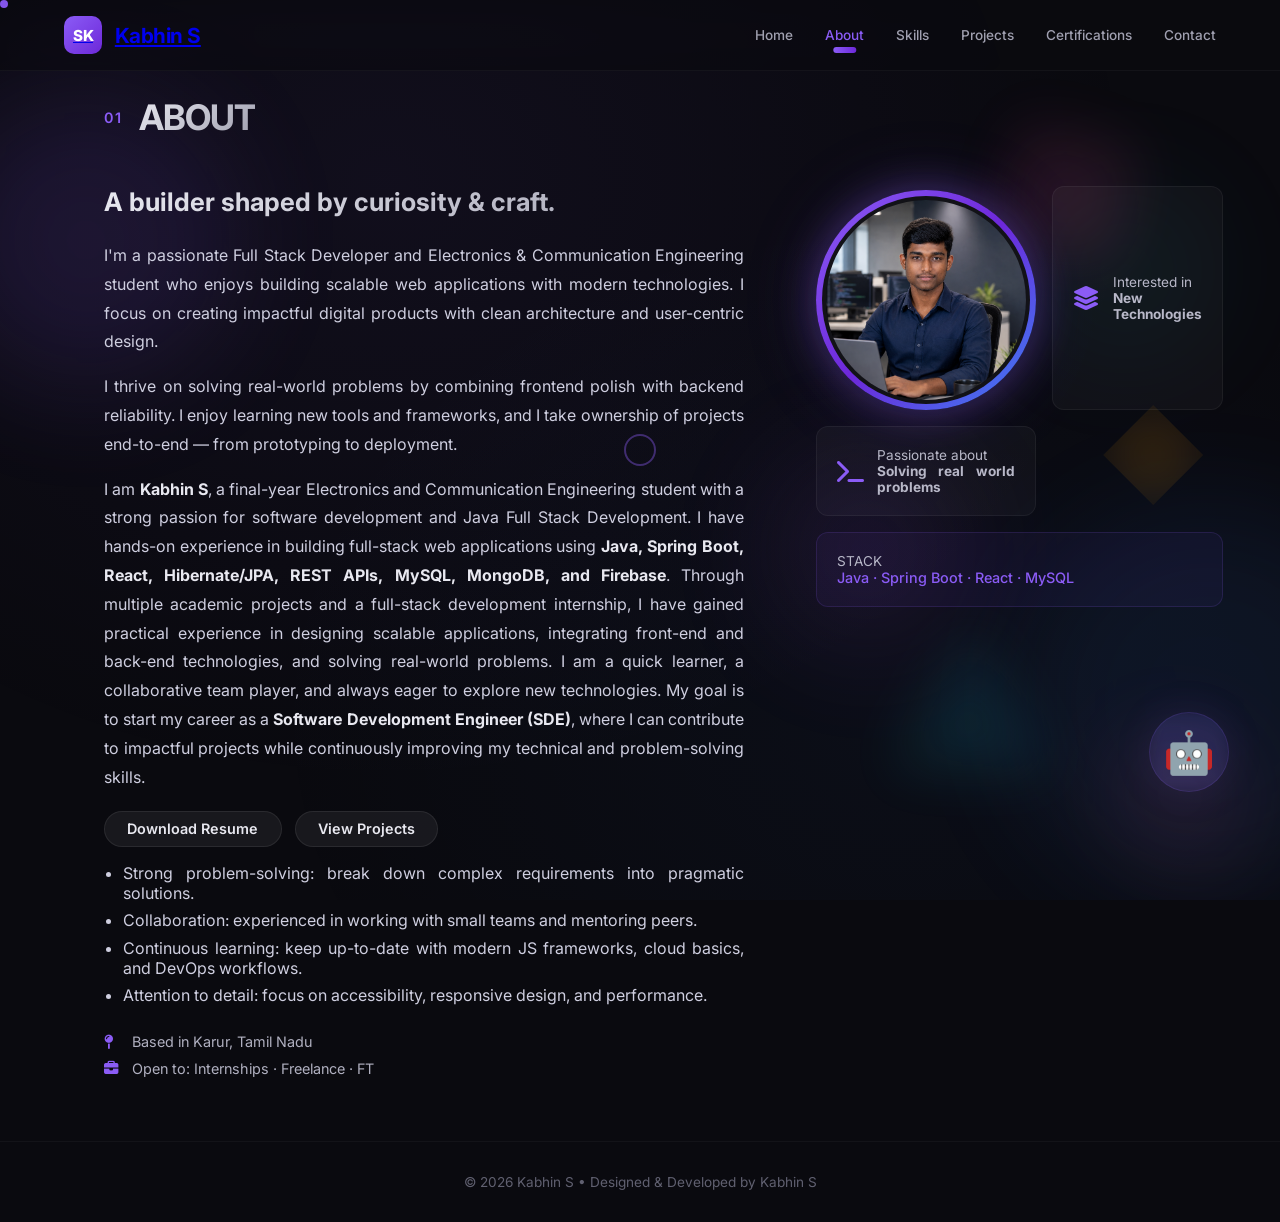
==== commit 447ebfdc: "added new certificate" ====
--- a/about.html
+++ b/about.html
@@ -34,7 +34,7 @@
     <div id="cursorRing" class="cursor-ring" aria-hidden="true"></div>
 
   <nav class="navbar">
-    <a href="index.html" class="nav-logo"><span class="logo-icon">K</span><span class="logo-text">Kabhin S</span></a>
+    <a href="index.html" class="nav-logo"><span class="logo-icon">SK</span><span class="logo-text">Kabhin S</span></a>
     <div class="nav-links">
       <a href="index.html" class="nav-link" data-section="home">Home</a>
       <a href="about.html" class="nav-link" data-section="about">About</a>
--- a/assets/styles.css
+++ b/assets/styles.css
@@ -14,7 +14,7 @@
 /* ----- NAVBAR ----- */
 .navbar{position:fixed;top:0;left:0;right:0;padding:1rem 4rem;display:flex;justify-content:space-between;align-items:center;background:rgba(10,10,15,0.7);-webkit-backdrop-filter:blur(20px);backdrop-filter:blur(20px);border-bottom:1px solid rgba(255,255,255,0.04);z-index:100;transition:all .3s}
 .nav-logo{display:flex;align-items:center;gap:.8rem}
-.logo-icon{width:36px;height:36px;display:flex;align-items:center;justify-content:center;background:linear-gradient(135deg,#8b5cf6,#6d28d9);border-radius:10px;font-weight:700;font-size:1.1rem;color:#fff}
+.logo-icon{width:38px;height:38px;display:flex;align-items:center;justify-content:center;background:linear-gradient(135deg,#8b5cf6,#6d28d9);border-radius:10px;font-weight:800;font-size:0.95rem;letter-spacing:-0.5px;color:#fff}
 .logo-text{font-weight:700;font-size:1.3rem;letter-spacing:-.5px}
 .time-badge{display:flex;align-items:center;gap:4px;font-size:.7rem;background:rgba(255,255,255,0.06);padding:4px 10px;border-radius:20px;color:#a0a0b0}
 .nav-links{display:flex;align-items:center;gap:2rem}
